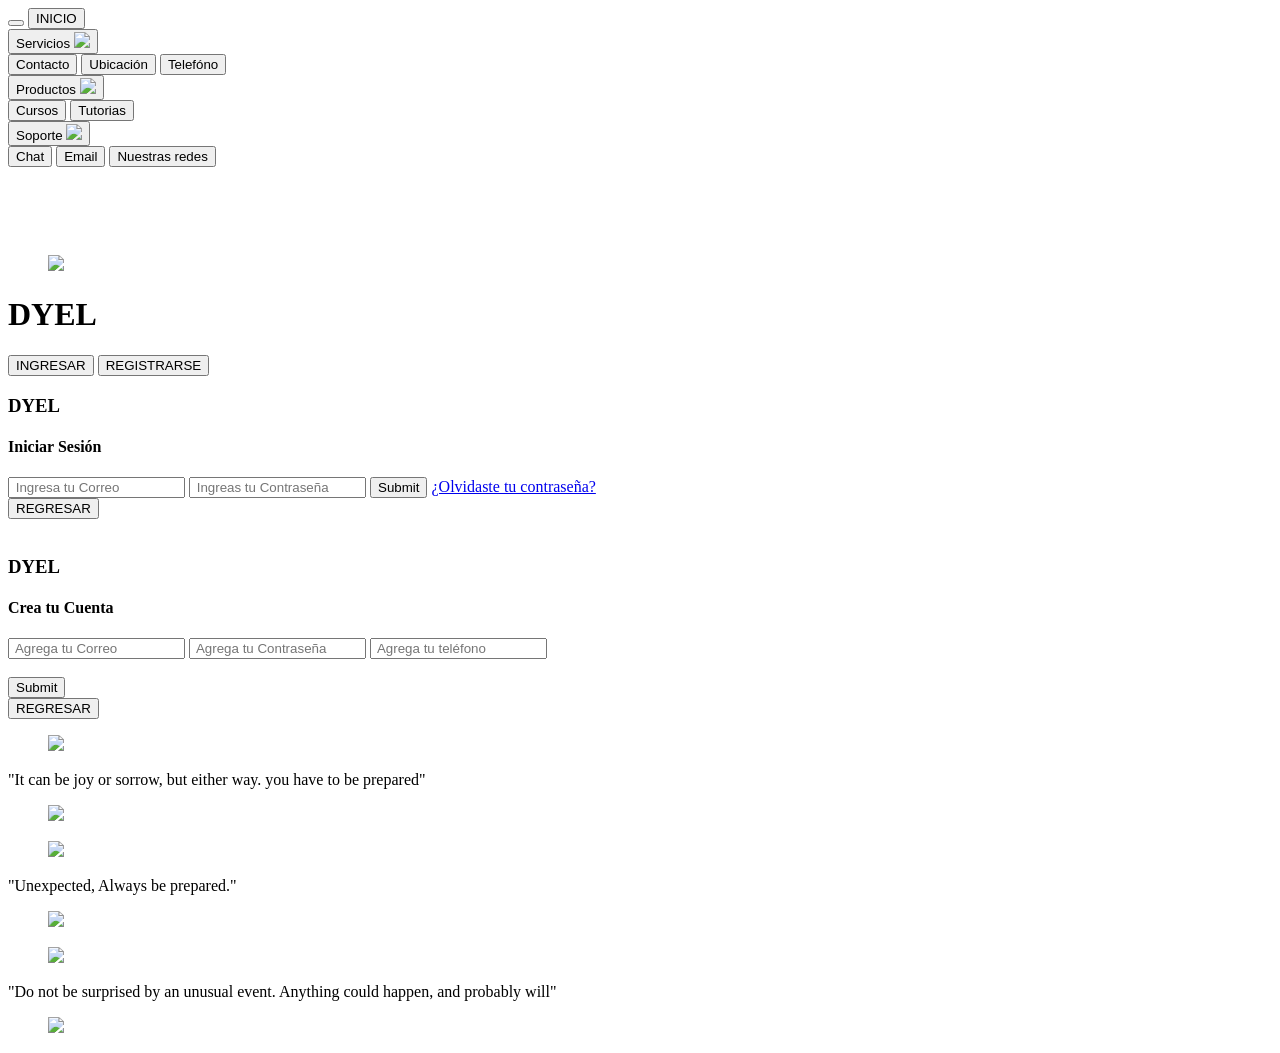
==== index.html @ 12bc1872 "Feat favicon" ====
<!DOCTYPE html>
<html>

<head>
  <meta charset="utf-8">
  <meta name="description" content="Selecciona tus imagenes y crea un portafolio publico para tus amigos">
  <meta name="author" content="Pablo Nieto Perez">
  <meta name="keywords" content="Imagenes, galeria, contenido, favoritos">
  <meta name="viewport"
    content="width=device-width, initial-scale=1.0, user-scalable=no, initial-scale=1.0, maximun-scale=1.0, minumin-scale=1.0">
  <title>Registro</title>
  <link rel="stylesheet" type="text/css" href="estilos.css" />
  <link rel="preconnect" href="https://fonts.googleapis.com" />
  <link rel="preconnect" href="https://fonts.gstatic.com" crossorigin />
  <link href="https://fonts.googleapis.com/css2?family=Poppins:wght@300;400;500&display=swap" rel="stylesheet" />
  <script src="funciones.js"></script>
  <link rel="icon" type="image/x-icon" href="DYEL-Form.png">
</head>

<body>
  <nav class="navbar">
    <button onclick="toggleMenu()" class="burger"></button>
    <button class="button">INICIO</button>
    <div class="dropdowns">
      <div class="dropdown">
        <button class="button">
          Servicios
          <img src="IMG/chevron.svg" />
        </button>
        <div class="dropdown-menu">
          <button>Contacto</button>
          <button>Ubicación</button>
          <button>Telefóno</button>
        </div>
      </div>
      <div class="dropdown">
        <button class="button">
          Productos
          <img src="IMG/chevron.svg" />
        </button>
        <div class="dropdown-menu">
          <button>Cursos</button>
          <button>Tutorias</button>
        </div>
      </div>
      <div class="dropdown">
        <button class="button">
          Soporte
          <img src="IMG/chev.svg" />
        </button>
        <div class="dropdown-menu">
          <button>Chat</button>
          <button>Email</button>
          <button>Nuestras redes</button>
        </div>
      </div>
    </div>
  </nav>
  <section class="DisplaySM">
    <div>
      <img class="img1" src="ICONOS/facebook.svg" alt="">
    </div>
    <div>
      <img class="img1" src="ICONOS/whatsapp.svg" alt="">
    </div>
    <div>
      <img class="img1" src="ICONOS/twitter.svg" alt="">
    </div>
    <div>
      <img class="img1" src="ICONOS/tiktok.svg" alt="">
    </div>
  </section>
  <div class="SpaceBetween"></div>
  <div class="parent-div">
    <div class="content-contenedor-iniciar">
      <figure><img class="reductionIMG1" onclick="IMGbig();" src="IMG/BUHO.jpg"></figure>
      <h1 class="title">DYEL</h1>
      <section class="placing">
        <button class="buttons" onclick="toggleModalIngresar();" type="button">INGRESAR</button>
        <button class="buttons" onclick="toggleModalRegistrar();" type="button">REGISTRARSE</button>
      </section>
    </div>
    <div class="content-div">
      <hgroup>
        <h3>DYEL</h3>
        <h4>Iniciar Sesión</h4>
      </hgroup>
      <form class="form-information">
        <input type="Email" name="email" placeholder=" Ingresa tu Correo" maxlength="15" required>
        <input type="password" name="password" placeholder=" Ingreas tu Contraseña" maxlength="15" required>
        <input type="submit" name="enviar">
        <a href="#">¿Olvidaste tu contraseña?</a>
      </form>
      <section class="place-regresar">
        <button class="button-regresar" onmouseover="delineText();" onclick="toggleModalIngresar();"
          type="button">REGRESAR</button>
      </section>
    </div>
    <div class="content2-div">
      <br>
      <form>
        <hgroup>
          <h3>DYEL</h3>
          <h4>Crea tu Cuenta</h4>
        </hgroup>
        <form class="form-information">
          <input type="Email" name="email" placeholder=" Agrega tu Correo" maxlength="15" required>
          <input type="password" name="password" placeholder=" Agrega tu Contraseña" maxlength="15" required>
          <input type="tel" name="Telefóno" placeholder=" Agrega tu teléfono" maxlength="9" required><br><br>
          <input type="submit" name="enviar">
        </form>
        <section class="place-regresar">
          <button class="button-regresar" onmouseover="delineText();" onclick="toggleModalRegistrar();"
            type="button">REGRESAR</button>
        </section>
    </div>
  </div>
  <div class="SpaceBetween"></div>
  <div class="Cont-imgs">
    <div>
      <figure class="Positions-first" onclick="toggleModalExpandir();"><img class="reductionContent Hover"
          src="IMG/1.jpg"></figure>
      <figcaption>"It can be joy or sorrow, but either way. you have to be prepared"</figcaption>
    </div>
  </div>
  <div class="Cont-imgs2">
    <div>
      <figure onclick="toggleModalExpandir();" class="Positions-second"><img class="reductionContent " src="IMG/3.jpg">
      </figure>
    </div>
  </div>
  <div class="Cont-imgs3">
    <div>
      <figure class="Positions-first2" onclick="toggleModalExpandir2();"><img class="reductionContent Hover"
          src="IMG/4.jpg"></figure>
      <figcaption>"Unexpected, Always be prepared."</figcaption>
    </div>
  </div>
  <div class="Cont-imgs4">
    <div>
      <figure onclick="toggleModalExpandir2();" class="Positions-second2"><img class="reductionContent "
          src="IMG/5.jpg"></figure>
    </div>
  </div>
  <div class="Cont-imgs4">
    <div>
      <figure class="Positions-first3" onclick="toggleModalExpandir3();"><img class="reductionContent Hover"
          src="IMG/6.jpg"></figure>
      <figcaption>"Do not be surprised by an unusual event. Anything could happen, and probably will"</figcaption>
    </div>
  </div>
  <div class="Cont-imgs5">
    <div>
      <figure onclick="toggleModalExpandir3();" class="Positions-second3"><img class="reductionContent" src="IMG/1.jpg">
      </figure>
    </div>
  </div>
  <script type="text/javascript">
    const toggleModalIngresar = () => document.body.classList.toggle("open");
    const toggleModalRegistrar = () => document.body.classList.toggle("openRe")
    const delineText = () => document.body.classList.toggle("Deline")
    const IMGbig = () => document.body.classList.toggle("IMGbig")
    const toggleModalExpandir = () => document.body.classList.toggle("open01");
    const toggleModalExpandir2 = () => document.body.classList.toggle("open2");
    const toggleModalExpandir3 = () => document.body.classList.toggle("open3");
    const toggleMenu = () => document.body.classList.toggle("openNav");
  </script>
</body>

</html>
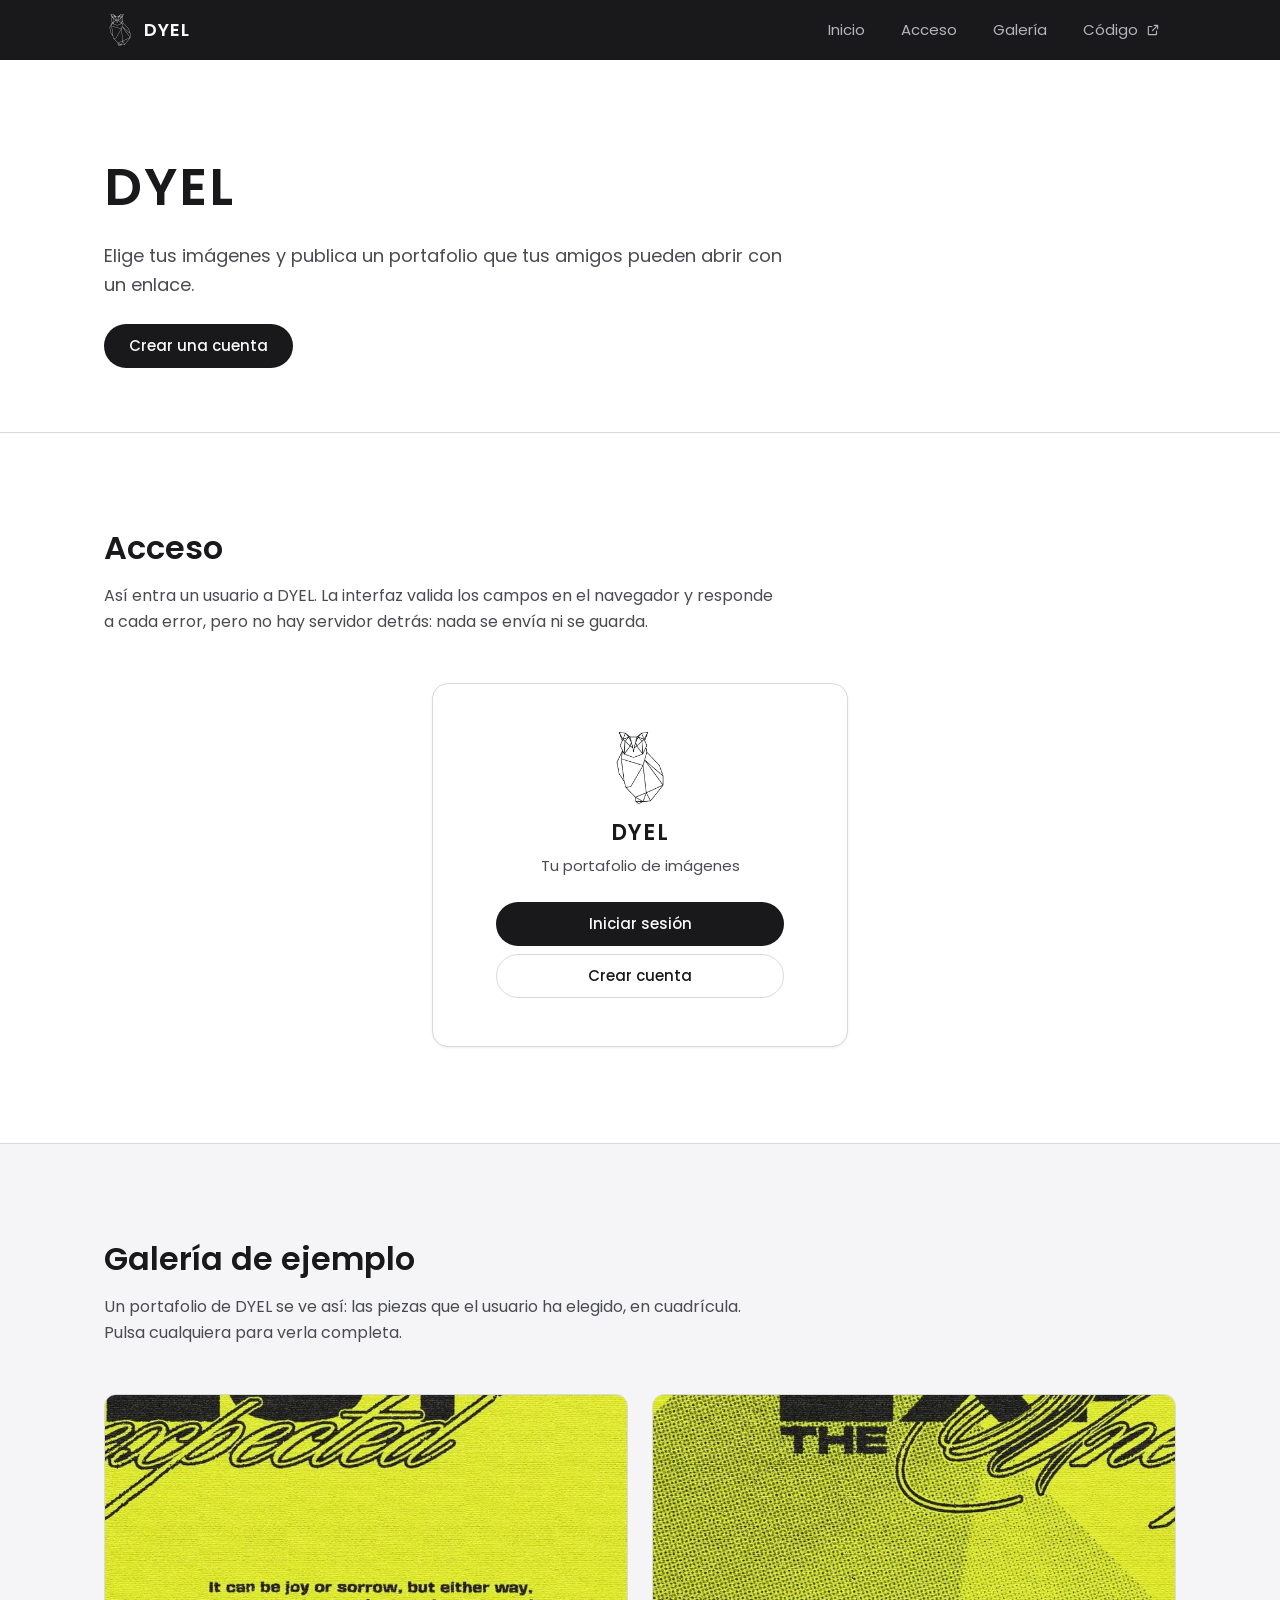
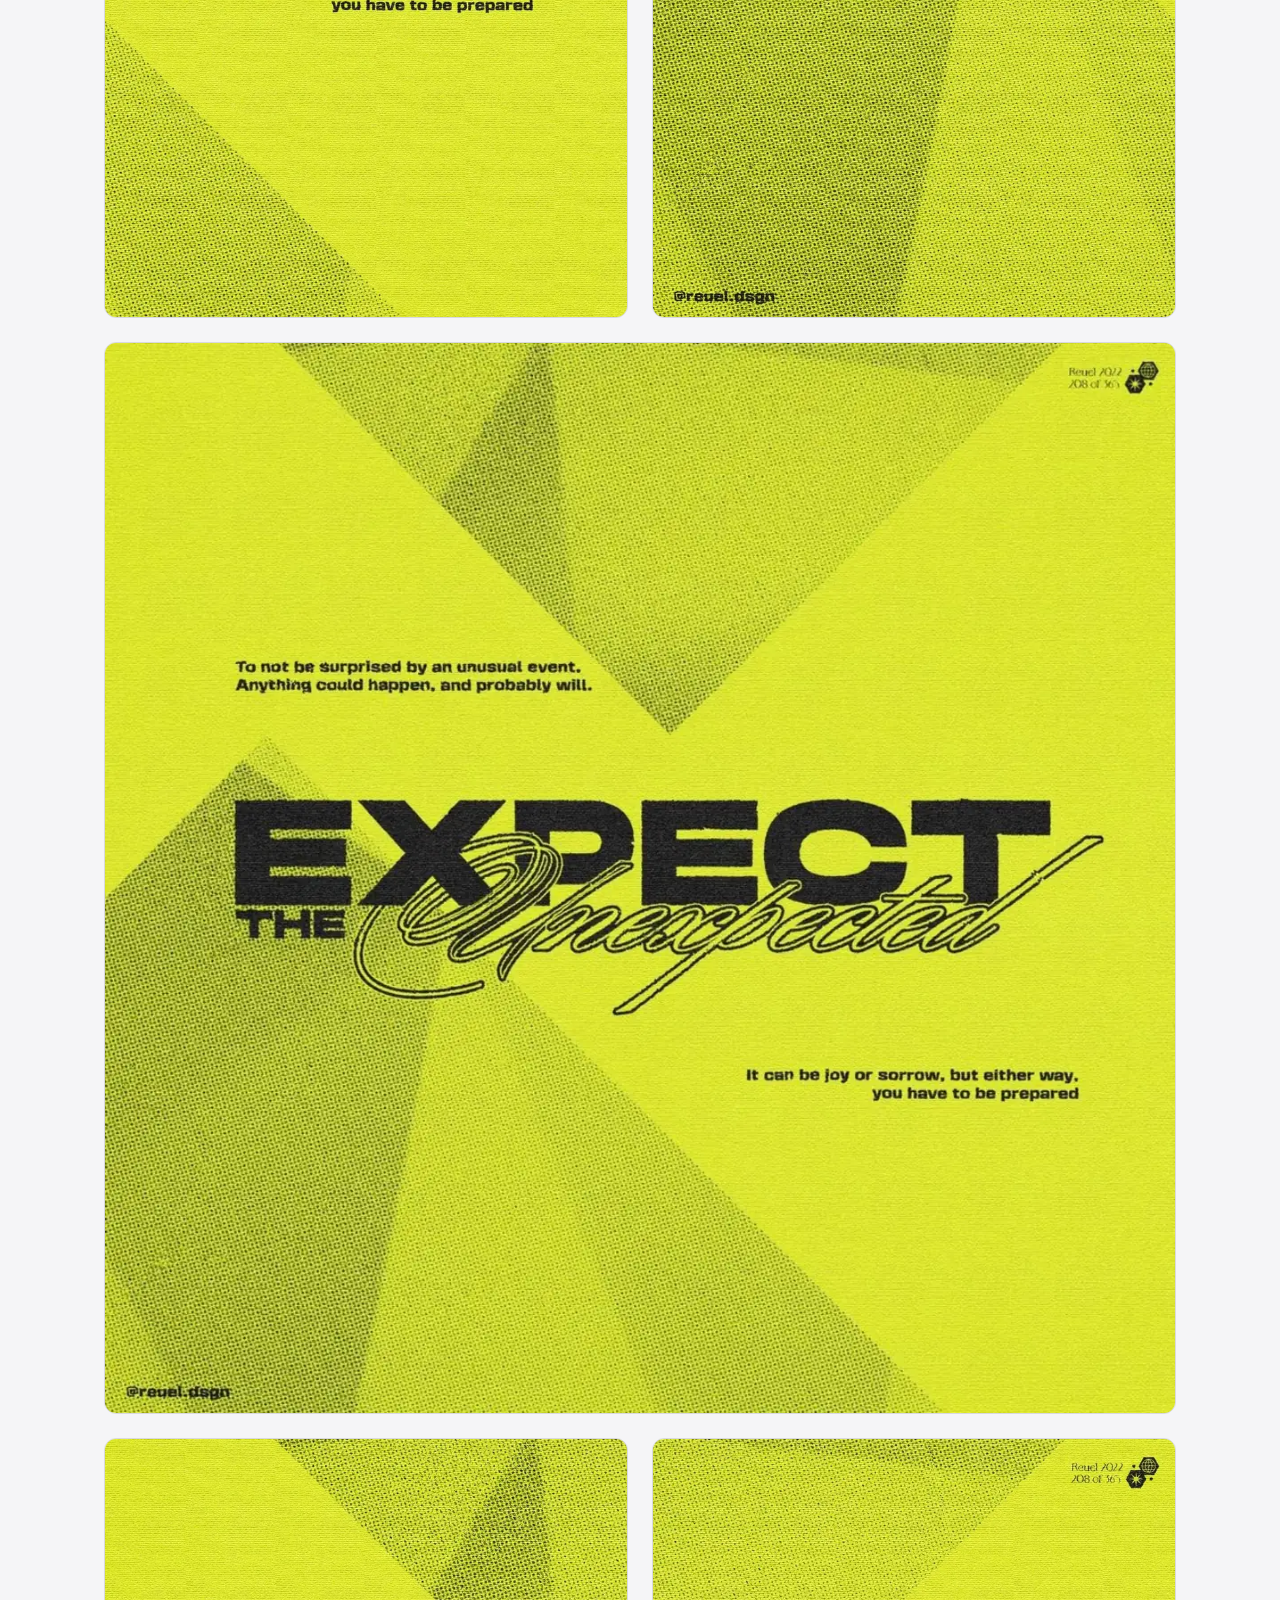
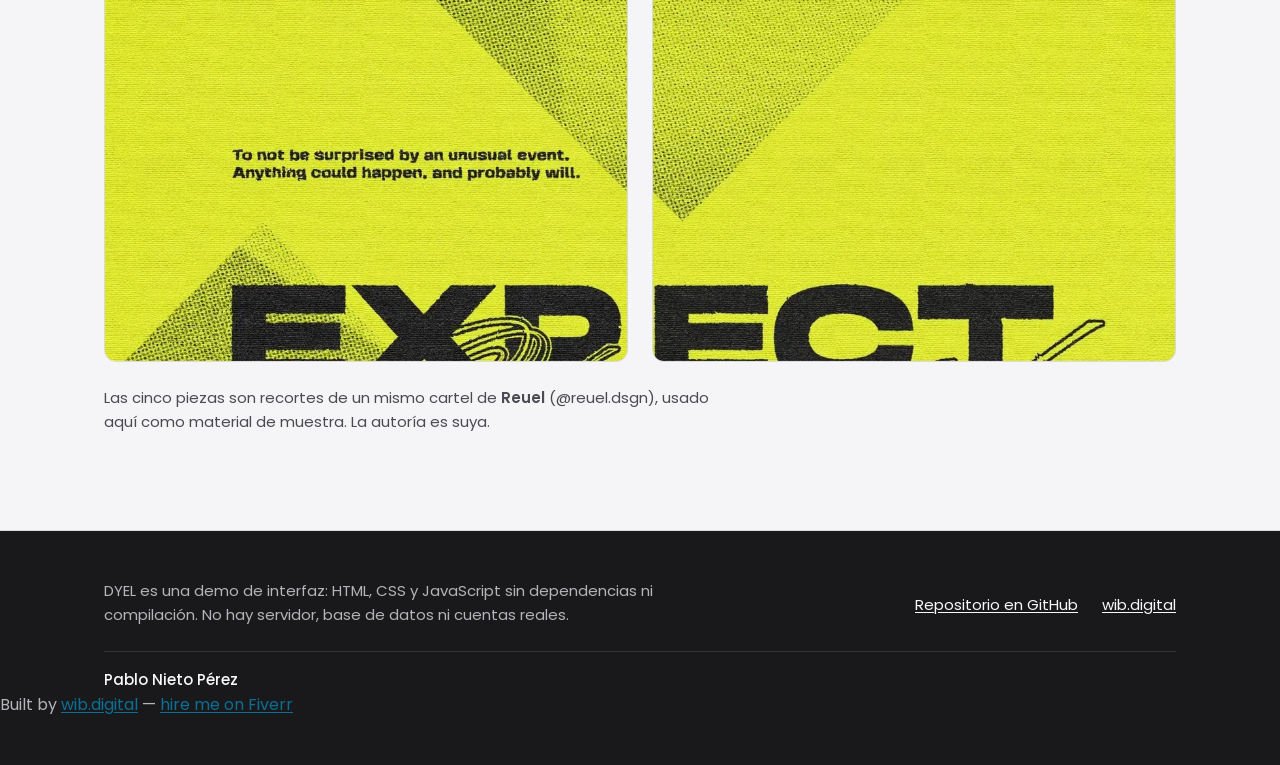
==== commit 96c1e199: "Publish rebuilt site with hire-me block, footer credit and Person JSON-LD Co-Authored-By: Claude Opu" ====
--- a/index.html
+++ b/index.html
@@ -1,170 +1,301 @@
 <!DOCTYPE html>
-<html>
+<html lang="es">
 
 <head>
   <meta charset="utf-8">
-  <meta name="description" content="Selecciona tus imagenes y crea un portafolio publico para tus amigos">
-  <meta name="author" content="Pablo Nieto Perez">
-  <meta name="keywords" content="Imagenes, galeria, contenido, favoritos">
-  <meta name="viewport"
-    content="width=device-width, initial-scale=1.0, user-scalable=no, initial-scale=1.0, maximun-scale=1.0, minumin-scale=1.0">
-  <title>Registro</title>
-  <link rel="stylesheet" type="text/css" href="estilos.css" />
-  <link rel="preconnect" href="https://fonts.googleapis.com" />
-  <link rel="preconnect" href="https://fonts.gstatic.com" crossorigin />
-  <link href="https://fonts.googleapis.com/css2?family=Poppins:wght@300;400;500&display=swap" rel="stylesheet" />
-  <script src="funciones.js"></script>
-  <link rel="icon" type="image/x-icon" href="DYEL-Form.png">
+  <meta name="viewport" content="width=device-width, initial-scale=1">
+  <!-- Built by Pablo Nieto Pérez — wib.digital
+       Need changes or a new build? https://www.fiverr.com/pablonietop -->
+  <meta name="author" content="Pablo Nieto Pérez — wib.digital">
+  <link rel="author" href="https://www.fiverr.com/pablonietop">
+
+  <title>DYEL — Crea un portafolio público con tus imágenes</title>
+  <meta name="description"
+    content="DYEL es una pantalla de acceso y registro para un portafolio público de imágenes. Demo de interfaz en HTML, CSS y JavaScript, sin dependencias ni compilación.">
+
+  <link rel="canonical" href="https://dyelform.wib.digital/">
+
+  <meta property="og:type" content="website">
+  <meta property="og:url" content="https://dyelform.wib.digital/">
+  <meta property="og:title" content="DYEL — Crea un portafolio público con tus imágenes">
+  <meta property="og:description"
+    content="Pantalla de acceso y registro para un portafolio público de imágenes. Demo de interfaz en HTML, CSS y JavaScript.">
+  <meta property="og:image" content="https://dyelform.wib.digital/assets/img/logo/og-dyel-form.png">
+  <meta property="og:image:width" content="1200">
+  <meta property="og:image:height" content="630">
+  <meta property="og:locale" content="es_ES">
+
+  <link rel="icon" type="image/png" sizes="32x32" href="assets/img/logo/favicon-32.png">
+  <link rel="apple-touch-icon" href="assets/img/logo/apple-touch-icon.png">
+
+  <link rel="preconnect" href="https://fonts.googleapis.com">
+  <link rel="preconnect" href="https://fonts.gstatic.com" crossorigin>
+  <link
+    href="https://fonts.googleapis.com/css2?family=Poppins:wght@400;500;600&display=swap"
+    rel="stylesheet">
+
+  <link rel="stylesheet" href="assets/css/base.css">
+  <link rel="stylesheet" href="assets/css/layout.css">
+  <link rel="stylesheet" href="assets/css/components.css">
+
+  <script defer src="assets/js/modules/nav.js"></script>
+  <script defer src="assets/js/modules/auth.js"></script>
+  <script defer src="assets/js/modules/gallery.js"></script>
+  <script defer src="assets/js/main.js"></script>
+  <script type="application/ld+json">
+  {
+    "@context": "https://schema.org",
+    "@type": "Person",
+    "name": "Pablo Nieto Pérez",
+    "url": "https://wib.digital",
+    "jobTitle": "Web Designer and Developer",
+    "sameAs": [
+      "https://www.fiverr.com/pablonietop",
+      "https://www.linkedin.com/in/pablo-nieto-perez-39a530292"
+    ]
+  }
+  </script>
 </head>
 
 <body>
-  <nav class="navbar">
-    <button onclick="toggleMenu()" class="burger"></button>
-    <button class="button">INICIO</button>
-    <div class="dropdowns">
-      <div class="dropdown">
-        <button class="button">
-          Servicios
-          <img src="IMG/chevron.svg" />
-        </button>
-        <div class="dropdown-menu">
-          <button>Contacto</button>
-          <button>Ubicación</button>
-          <button>Telefóno</button>
+  <a class="skip-link" href="#contenido">Saltar al contenido</a>
+
+  <header class="site-header">
+    <div class="container site-header__inner">
+      <a class="brand" href="#inicio">
+        <img class="brand__mark" src="assets/img/logo/buho-geometrico.webp"
+          alt="Búho geométrico trazado con líneas rectas, marca de DYEL" width="32" height="32">
+        <span class="brand__name">DYEL</span>
+      </a>
+
+      <button class="burger" type="button" id="burger" aria-controls="menu-principal" aria-expanded="false">
+        <span class="burger__label">Menú</span>
+        <svg class="burger__icon burger__icon--open" viewBox="0 0 24 24" aria-hidden="true" focusable="false">
+          <path d="M3 6h18M3 12h18M3 18h18" />
+        </svg>
+        <svg class="burger__icon burger__icon--close" viewBox="0 0 24 24" aria-hidden="true" focusable="false">
+          <path d="M5 5l14 14M19 5L5 19" />
+        </svg>
+      </button>
+
+      <nav class="site-nav" id="menu-principal" aria-label="Navegación principal">
+        <ul class="site-nav__list">
+          <li><a class="site-nav__link" href="#inicio">Inicio</a></li>
+          <li><a class="site-nav__link" href="#acceso">Acceso</a></li>
+          <li><a class="site-nav__link" href="#galeria">Galería</a></li>
+          <li>
+            <a class="site-nav__link" href="https://github.com/pabloWIB/DYEL-Form" rel="noopener">
+              Código
+              <svg class="icon-external" viewBox="0 0 24 24" aria-hidden="true" focusable="false">
+                <path d="M14 4h6v6M20 4l-9 9M18 14v5a1 1 0 0 1-1 1H5a1 1 0 0 1-1-1V7a1 1 0 0 1 1-1h5" />
+              </svg>
+            </a>
+          </li>
+        </ul>
+      </nav>
+    </div>
+  </header>
+
+  <div class="scrim" id="scrim" hidden></div>
+
+  <main id="contenido">
+    <section class="hero" id="inicio">
+      <div class="container hero__inner">
+        <h1 class="hero__title">DYEL</h1>
+        <p class="hero__lead">
+          Elige tus imágenes y publica un portafolio que tus amigos pueden abrir con un enlace.
+        </p>
+        <a class="btn btn--primary" href="#acceso">Crear una cuenta</a>
+      </div>
+    </section>
+
+    <section class="section" id="acceso" aria-labelledby="acceso-titulo">
+      <div class="container">
+        <h2 class="section__title" id="acceso-titulo">Acceso</h2>
+        <p class="section__lead">
+          Así entra un usuario a DYEL. La interfaz valida los campos en el navegador y responde a cada
+          error, pero no hay servidor detrás: nada se envía ni se guarda.
+        </p>
+
+        <div class="auth" id="auth" data-panel="portada">
+
+          <div class="auth__panel" data-auth-panel="portada">
+            <img class="auth__mark" src="assets/img/logo/buho-geometrico.webp"
+              alt="Búho geométrico trazado con líneas rectas, marca de DYEL" width="72" height="72">
+            <h3 class="auth__title">DYEL</h3>
+            <p class="auth__subtitle">Tu portafolio de imágenes</p>
+            <div class="auth__actions">
+              <button class="btn btn--primary" type="button" data-auth-go="ingresar">Iniciar sesión</button>
+              <button class="btn btn--ghost" type="button" data-auth-go="registrar">Crear cuenta</button>
+            </div>
+          </div>
+
+          <div class="auth__panel" data-auth-panel="ingresar">
+            <h3 class="auth__title">Iniciar sesión</h3>
+            <p class="auth__subtitle">Entra con tu correo</p>
+
+            <form class="form" id="form-ingresar" novalidate>
+              <div class="field">
+                <label class="field__label" for="ingresar-email">Correo electrónico</label>
+                <input class="field__input" id="ingresar-email" name="email" type="email"
+                  autocomplete="email" required aria-describedby="ingresar-email-error">
+                <p class="field__error" id="ingresar-email-error" data-error-for="ingresar-email"></p>
+              </div>
+
+              <div class="field">
+                <label class="field__label" for="ingresar-password">Contraseña</label>
+                <input class="field__input" id="ingresar-password" name="password" type="password"
+                  autocomplete="current-password" minlength="8" required
+                  aria-describedby="ingresar-password-error">
+                <p class="field__error" id="ingresar-password-error" data-error-for="ingresar-password"></p>
+              </div>
+
+              <button class="btn btn--primary btn--block" type="submit">Entrar</button>
+              <p class="form__status" data-form-status role="status" aria-live="polite"></p>
+            </form>
+
+            <button class="auth__back" type="button" data-auth-go="portada">Volver</button>
+          </div>
+
+          <div class="auth__panel" data-auth-panel="registrar">
+            <h3 class="auth__title">Crear cuenta</h3>
+            <p class="auth__subtitle">Necesitamos tres datos</p>
+
+            <form class="form" id="form-registrar" novalidate>
+              <div class="field">
+                <label class="field__label" for="registrar-email">Correo electrónico</label>
+                <input class="field__input" id="registrar-email" name="email" type="email"
+                  autocomplete="email" required aria-describedby="registrar-email-error">
+                <p class="field__error" id="registrar-email-error" data-error-for="registrar-email"></p>
+              </div>
+
+              <div class="field">
+                <label class="field__label" for="registrar-password">Contraseña</label>
+                <input class="field__input" id="registrar-password" name="password" type="password"
+                  autocomplete="new-password" minlength="8" required
+                  aria-describedby="registrar-password-hint registrar-password-error">
+                <p class="field__hint" id="registrar-password-hint">Mínimo 8 caracteres.</p>
+                <p class="field__error" id="registrar-password-error" data-error-for="registrar-password"></p>
+              </div>
+
+              <div class="field">
+                <label class="field__label" for="registrar-telefono">Teléfono</label>
+                <input class="field__input" id="registrar-telefono" name="telefono" type="tel"
+                  autocomplete="tel" inputmode="tel" required
+                  aria-describedby="registrar-telefono-hint registrar-telefono-error">
+                <p class="field__hint" id="registrar-telefono-hint">Entre 9 y 15 dígitos.</p>
+                <p class="field__error" id="registrar-telefono-error" data-error-for="registrar-telefono"></p>
+              </div>
+
+              <button class="btn btn--primary btn--block" type="submit">Crear cuenta</button>
+              <p class="form__status" data-form-status role="status" aria-live="polite"></p>
+            </form>
+
+            <button class="auth__back" type="button" data-auth-go="portada">Volver</button>
+          </div>
+
         </div>
       </div>
-      <div class="dropdown">
-        <button class="button">
-          Productos
-          <img src="IMG/chevron.svg" />
-        </button>
-        <div class="dropdown-menu">
-          <button>Cursos</button>
-          <button>Tutorias</button>
-        </div>
+    </section>
+
+    <section class="section section--alt" id="galeria" aria-labelledby="galeria-titulo">
+      <div class="container">
+        <h2 class="section__title" id="galeria-titulo">Galería de ejemplo</h2>
+        <p class="section__lead">
+          Un portafolio de DYEL se ve así: las piezas que el usuario ha elegido, en cuadrícula.
+          Pulsa cualquiera para verla completa.
+        </p>
+
+        <ul class="gallery">
+          <li class="gallery__item">
+            <button class="gallery__trigger" type="button"
+              data-full="assets/img/content/detalle-joy-or-sorrow.webp"
+              data-caption="«It can be joy or sorrow, but either way, you have to be prepared»">
+              <img class="gallery__img" src="assets/img/content/detalle-joy-or-sorrow.webp"
+                alt="Detalle de un cartel amarillo ácido con la frase «It can be joy or sorrow, but either way, you have to be prepared» en tipografía negra"
+                width="800" height="800" loading="lazy" decoding="async">
+            </button>
+          </li>
+
+          <li class="gallery__item">
+            <button class="gallery__trigger" type="button"
+              data-full="assets/img/content/detalle-the-unexpected.webp"
+              data-caption="Detalle de la palabra «Unexpected» y la firma del autor">
+              <img class="gallery__img" src="assets/img/content/detalle-the-unexpected.webp"
+                alt="Detalle del cartel con la palabra «THE» y una firma manuscrita sobre fondo amarillo ácido texturizado"
+                width="800" height="800" loading="lazy" decoding="async">
+            </button>
+          </li>
+
+          <li class="gallery__item gallery__item--wide">
+            <button class="gallery__trigger" type="button"
+              data-full="assets/img/content/cartel-expect-the-unexpected.webp"
+              data-caption="Cartel completo «Expect the Unexpected», Reuel 2022, pieza 208 de 365">
+              <img class="gallery__img" src="assets/img/content/cartel-expect-the-unexpected.webp"
+                alt="Cartel completo con el lema «Expect the Unexpected» en letras negras compactas sobre fondo amarillo ácido"
+                width="1200" height="1200" loading="lazy" decoding="async">
+            </button>
+          </li>
+
+          <li class="gallery__item">
+            <button class="gallery__trigger" type="button"
+              data-full="assets/img/content/detalle-unusual-event.webp"
+              data-caption="«To not be surprised by an unusual event. Anything could happen, and probably will.»">
+              <img class="gallery__img" src="assets/img/content/detalle-unusual-event.webp"
+                alt="Detalle del cartel con la frase «To not be surprised by an unusual event. Anything could happen, and probably will.»"
+                width="800" height="800" loading="lazy" decoding="async">
+            </button>
+          </li>
+
+          <li class="gallery__item">
+            <button class="gallery__trigger" type="button"
+              data-full="assets/img/content/detalle-sello-reuel.webp"
+              data-caption="Sello de la serie: Reuel 2022, pieza 208 de 365">
+              <img class="gallery__img" src="assets/img/content/detalle-sello-reuel.webp"
+                alt="Esquina del cartel con el sello «Reuel 2022, 208 of 365» junto a las letras ECT"
+                width="800" height="800" loading="lazy" decoding="async">
+            </button>
+          </li>
+        </ul>
+
+        <p class="credit">
+          Las cinco piezas son recortes de un mismo cartel de <strong>Reuel</strong> (@reuel.dsgn),
+          usado aquí como material de muestra. La autoría es suya.
+        </p>
       </div>
-      <div class="dropdown">
-        <button class="button">
-          Soporte
-          <img src="IMG/chev.svg" />
-        </button>
-        <div class="dropdown-menu">
-          <button>Chat</button>
-          <button>Email</button>
-          <button>Nuestras redes</button>
-        </div>
-      </div>
+    </section>
+  </main>
+
+  <footer class="site-footer">
+    <div class="container site-footer__inner">
+      <p class="site-footer__note">
+        DYEL es una demo de interfaz: HTML, CSS y JavaScript sin dependencias ni compilación.
+        No hay servidor, base de datos ni cuentas reales.
+      </p>
+      <ul class="site-footer__links">
+        <li><a href="https://github.com/pabloWIB/DYEL-Form" rel="noopener">Repositorio en GitHub</a></li>
+        <li><a href="https://wib.digital" rel="noopener">wib.digital</a></li>
+      </ul>
+      <p class="site-footer__author">Pablo Nieto Pérez</p>
     </div>
-  </nav>
-  <section class="DisplaySM">
-    <div>
-      <img class="img1" src="ICONOS/facebook.svg" alt="">
-    </div>
-    <div>
-      <img class="img1" src="ICONOS/whatsapp.svg" alt="">
-    </div>
-    <div>
-      <img class="img1" src="ICONOS/twitter.svg" alt="">
-    </div>
-    <div>
-      <img class="img1" src="ICONOS/tiktok.svg" alt="">
-    </div>
-  </section>
-  <div class="SpaceBetween"></div>
-  <div class="parent-div">
-    <div class="content-contenedor-iniciar">
-      <figure><img class="reductionIMG1" onclick="IMGbig();" src="IMG/BUHO.jpg"></figure>
-      <h1 class="title">DYEL</h1>
-      <section class="placing">
-        <button class="buttons" onclick="toggleModalIngresar();" type="button">INGRESAR</button>
-        <button class="buttons" onclick="toggleModalRegistrar();" type="button">REGISTRARSE</button>
-      </section>
-    </div>
-    <div class="content-div">
-      <hgroup>
-        <h3>DYEL</h3>
-        <h4>Iniciar Sesión</h4>
-      </hgroup>
-      <form class="form-information">
-        <input type="Email" name="email" placeholder=" Ingresa tu Correo" maxlength="15" required>
-        <input type="password" name="password" placeholder=" Ingreas tu Contraseña" maxlength="15" required>
-        <input type="submit" name="enviar">
-        <a href="#">¿Olvidaste tu contraseña?</a>
-      </form>
-      <section class="place-regresar">
-        <button class="button-regresar" onmouseover="delineText();" onclick="toggleModalIngresar();"
-          type="button">REGRESAR</button>
-      </section>
-    </div>
-    <div class="content2-div">
-      <br>
-      <form>
-        <hgroup>
-          <h3>DYEL</h3>
-          <h4>Crea tu Cuenta</h4>
-        </hgroup>
-        <form class="form-information">
-          <input type="Email" name="email" placeholder=" Agrega tu Correo" maxlength="15" required>
-          <input type="password" name="password" placeholder=" Agrega tu Contraseña" maxlength="15" required>
-          <input type="tel" name="Telefóno" placeholder=" Agrega tu teléfono" maxlength="9" required><br><br>
-          <input type="submit" name="enviar">
-        </form>
-        <section class="place-regresar">
-          <button class="button-regresar" onmouseover="delineText();" onclick="toggleModalRegistrar();"
-            type="button">REGRESAR</button>
-        </section>
-    </div>
-  </div>
-  <div class="SpaceBetween"></div>
-  <div class="Cont-imgs">
-    <div>
-      <figure class="Positions-first" onclick="toggleModalExpandir();"><img class="reductionContent Hover"
-          src="IMG/1.jpg"></figure>
-      <figcaption>"It can be joy or sorrow, but either way. you have to be prepared"</figcaption>
-    </div>
-  </div>
-  <div class="Cont-imgs2">
-    <div>
-      <figure onclick="toggleModalExpandir();" class="Positions-second"><img class="reductionContent " src="IMG/3.jpg">
-      </figure>
-    </div>
-  </div>
-  <div class="Cont-imgs3">
-    <div>
-      <figure class="Positions-first2" onclick="toggleModalExpandir2();"><img class="reductionContent Hover"
-          src="IMG/4.jpg"></figure>
-      <figcaption>"Unexpected, Always be prepared."</figcaption>
-    </div>
-  </div>
-  <div class="Cont-imgs4">
-    <div>
-      <figure onclick="toggleModalExpandir2();" class="Positions-second2"><img class="reductionContent "
-          src="IMG/5.jpg"></figure>
-    </div>
-  </div>
-  <div class="Cont-imgs4">
-    <div>
-      <figure class="Positions-first3" onclick="toggleModalExpandir3();"><img class="reductionContent Hover"
-          src="IMG/6.jpg"></figure>
-      <figcaption>"Do not be surprised by an unusual event. Anything could happen, and probably will"</figcaption>
-    </div>
-  </div>
-  <div class="Cont-imgs5">
-    <div>
-      <figure onclick="toggleModalExpandir3();" class="Positions-second3"><img class="reductionContent" src="IMG/1.jpg">
-      </figure>
-    </div>
-  </div>
-  <script type="text/javascript">
-    const toggleModalIngresar = () => document.body.classList.toggle("open");
-    const toggleModalRegistrar = () => document.body.classList.toggle("openRe")
-    const delineText = () => document.body.classList.toggle("Deline")
-    const IMGbig = () => document.body.classList.toggle("IMGbig")
-    const toggleModalExpandir = () => document.body.classList.toggle("open01");
-    const toggleModalExpandir2 = () => document.body.classList.toggle("open2");
-    const toggleModalExpandir3 = () => document.body.classList.toggle("open3");
-    const toggleMenu = () => document.body.classList.toggle("openNav");
-  </script>
+    <p class="site-credit">
+      Built by <a href="https://wib.digital" rel="noopener">wib.digital</a> —
+      <a href="https://www.fiverr.com/pablonietop" rel="noopener">hire me on Fiverr</a>
+    </p>
+  </footer>
+
+  <dialog class="lightbox" id="lightbox" aria-labelledby="lightbox-caption">
+    <figure class="lightbox__figure">
+      <img class="lightbox__img" id="lightbox-img" src="assets/img/content/cartel-expect-the-unexpected.webp"
+        alt="" width="1200" height="1200" loading="lazy" decoding="async">
+      <figcaption class="lightbox__caption" id="lightbox-caption"></figcaption>
+    </figure>
+    <button class="lightbox__close" type="button" id="lightbox-close" aria-label="Cerrar la imagen">
+      <svg viewBox="0 0 24 24" aria-hidden="true" focusable="false">
+        <path d="M5 5l14 14M19 5L5 19" />
+      </svg>
+    </button>
+  </dialog>
 </body>
 
-</html>+</html>
--- a/assets/css/base.css
+++ b/assets/css/base.css
@@ -0,0 +1,235 @@
+/* ==========================================================================
+   base.css — variables, reset, tipografía, utilidades
+   ========================================================================== */
+
+/* --------------------------------------------------------------------------
+   Variables
+   -------------------------------------------------------------------------- */
+
+:root {
+  /* Color. Derivado de lo que el proyecto ya usaba: el #19191c de la barra de
+     navegación original y el azul del logotipo (#2bb5ec, muestreado del PNG).
+     Los azules de texto se han oscurecido hasta superar 4.5:1 sobre blanco. */
+  --color-ink: #19191c;
+  --color-ink-deep: #0d0d0e;
+  --color-ink-soft: #4a4a52;
+  --color-surface: #ffffff;
+  --color-surface-alt: #f5f5f7;
+  --color-line: #d9d9de;
+  --color-on-ink: #f9f9f9;
+  --color-on-ink-soft: #b4b4b9;
+
+  --color-brand: #2bb5ec;
+  --color-brand-ink: #0b6f96;
+  --color-brand-deep: #095e80;
+
+  --color-danger: #b3261e;
+  --color-success: #146c2e;
+
+  /* Espaciado: 4 / 8 / 16 / 24 / 32 / 48 / 64 / 96 */
+  --space-1: 0.25rem;
+  --space-2: 0.5rem;
+  --space-3: 1rem;
+  --space-4: 1.5rem;
+  --space-5: 2rem;
+  --space-6: 3rem;
+  --space-7: 4rem;
+  --space-8: 6rem;
+
+  /* Tipografía. Una sola familia. */
+  --font-sans: "Poppins", system-ui, -apple-system, "Segoe UI", sans-serif;
+
+  --text-xs: 0.8125rem;
+  --text-sm: 0.9375rem;
+  --text-base: 1rem;
+  --text-lg: 1.125rem;
+  --text-xl: 1.375rem;
+  --text-2xl: 1.75rem;
+  --text-3xl: 2.5rem;
+
+  --leading-tight: 1.2;
+  --leading-normal: 1.6;
+
+  /* Ancho de línea cómodo: 60-75 caracteres */
+  --measure: 68ch;
+
+  --radius-sm: 0.5rem;
+  --radius-md: 0.75rem;
+  --radius-lg: 1rem;
+  --radius-full: 999px;
+
+  --shadow-sm: 0 1px 2px rgb(25 25 28 / 8%);
+  --shadow-md: 0 4px 16px rgb(25 25 28 / 10%);
+
+  --duration: 180ms;
+  --transition: var(--duration) ease;
+
+  --header-height: 3.75rem;
+  --focus-width: 3px;
+}
+
+/* --------------------------------------------------------------------------
+   Reset
+   -------------------------------------------------------------------------- */
+
+*,
+*::before,
+*::after {
+  box-sizing: border-box;
+}
+
+* {
+  margin: 0;
+}
+
+html {
+  scroll-padding-top: calc(var(--header-height) + var(--space-3));
+  -webkit-text-size-adjust: 100%;
+}
+
+body {
+  min-height: 100vh;
+  font-family: var(--font-sans);
+  font-size: var(--text-base);
+  line-height: var(--leading-normal);
+  color: var(--color-ink);
+  background-color: var(--color-surface);
+  -webkit-font-smoothing: antialiased;
+}
+
+img,
+svg {
+  display: block;
+  max-width: 100%;
+}
+
+img {
+  height: auto;
+}
+
+button,
+input,
+select,
+textarea {
+  font: inherit;
+  color: inherit;
+}
+
+button {
+  border: 0;
+  background: transparent;
+  cursor: pointer;
+}
+
+ul,
+ol {
+  padding: 0;
+  list-style: none;
+}
+
+a {
+  color: var(--color-brand-ink);
+  text-decoration-thickness: 1px;
+  text-underline-offset: 2px;
+  transition: color var(--transition);
+}
+
+a:hover {
+  color: var(--color-brand-deep);
+}
+
+/* --------------------------------------------------------------------------
+   Base
+   -------------------------------------------------------------------------- */
+
+h1,
+h2,
+h3,
+h4 {
+  font-weight: 600;
+  line-height: var(--leading-tight);
+  text-wrap: balance;
+}
+
+h1 {
+  font-size: var(--text-3xl);
+}
+
+h2 {
+  font-size: var(--text-2xl);
+}
+
+h3 {
+  font-size: var(--text-xl);
+}
+
+h4 {
+  font-size: var(--text-lg);
+}
+
+p {
+  text-wrap: pretty;
+}
+
+strong {
+  font-weight: 600;
+}
+
+/* Foco visible y homogéneo en todo elemento interactivo. */
+:focus-visible {
+  outline: var(--focus-width) solid var(--color-brand-ink);
+  outline-offset: 2px;
+  border-radius: var(--radius-sm);
+}
+
+/* --------------------------------------------------------------------------
+   Utilidades
+   -------------------------------------------------------------------------- */
+
+.skip-link {
+  position: absolute;
+  top: var(--space-2);
+  left: var(--space-2);
+  z-index: 60;
+  display: inline-flex;
+  align-items: center;
+  min-height: 2.75rem;
+  padding: var(--space-2) var(--space-3);
+  color: var(--color-on-ink);
+  background-color: var(--color-ink);
+  border-radius: var(--radius-sm);
+  text-decoration: none;
+  transform: translateY(-200%);
+  transition: transform var(--transition);
+}
+
+.skip-link:focus-visible {
+  color: var(--color-on-ink);
+  transform: translateY(0);
+}
+
+.measure {
+  max-width: var(--measure);
+}
+
+/* Bloquea el desplazamiento de fondo mientras el menú móvil está abierto. */
+body.is-locked {
+  overflow: hidden;
+}
+
+/* --------------------------------------------------------------------------
+   Media queries
+   -------------------------------------------------------------------------- */
+
+@media (min-width: 768px) {
+  :root {
+    --text-3xl: 3.25rem;
+    --text-2xl: 2rem;
+  }
+}
+
+@media (prefers-reduced-motion: no-preference) {
+  html {
+    scroll-behavior: smooth;
+  }
+}
--- a/assets/css/layout.css
+++ b/assets/css/layout.css
@@ -0,0 +1,364 @@
+/* ==========================================================================
+   layout.css — contenedores, cabecera, secciones, pie
+   ========================================================================== */
+
+/* --------------------------------------------------------------------------
+   Contenedores
+   -------------------------------------------------------------------------- */
+
+.container {
+  width: 100%;
+  max-width: 70rem;
+  margin-inline: auto;
+  padding-inline: var(--space-3);
+}
+
+.container--narrow {
+  max-width: 35rem;
+}
+
+/* --------------------------------------------------------------------------
+   Cabecera
+   -------------------------------------------------------------------------- */
+
+.site-header {
+  position: sticky;
+  top: 0;
+  z-index: 40;
+  color: var(--color-on-ink);
+  background-color: var(--color-ink);
+}
+
+.site-header__inner {
+  display: flex;
+  align-items: center;
+  justify-content: space-between;
+  gap: var(--space-3);
+  min-height: var(--header-height);
+}
+
+.brand {
+  display: flex;
+  align-items: center;
+  gap: var(--space-2);
+  padding-block: var(--space-2);
+  color: var(--color-on-ink);
+  text-decoration: none;
+}
+
+.brand:hover {
+  color: var(--color-on-ink);
+}
+
+/* El búho es negro sobre blanco: se invierte para leerse sobre la barra oscura. */
+.brand__mark {
+  filter: invert(1);
+}
+
+.brand__name {
+  font-size: var(--text-lg);
+  font-weight: 600;
+  letter-spacing: 0.06em;
+}
+
+/* --------------------------------------------------------------------------
+   Menú móvil: cajón lateral
+   -------------------------------------------------------------------------- */
+
+.burger {
+  position: relative;
+  z-index: 50;
+  display: grid;
+  place-items: center;
+  width: 2.75rem;
+  height: 2.75rem;
+  color: var(--color-on-ink);
+  border-radius: var(--radius-sm);
+}
+
+.burger__label {
+  position: absolute;
+  width: 1px;
+  height: 1px;
+  overflow: hidden;
+  clip-path: inset(50%);
+  white-space: nowrap;
+}
+
+.burger__icon {
+  width: 1.5rem;
+  height: 1.5rem;
+  fill: none;
+  stroke: currentColor;
+  stroke-width: 2;
+  stroke-linecap: round;
+}
+
+.burger__icon--close,
+.burger[aria-expanded="true"] .burger__icon--open {
+  display: none;
+}
+
+.burger[aria-expanded="true"] .burger__icon--close {
+  display: block;
+}
+
+.scrim {
+  position: fixed;
+  inset: 0;
+  z-index: 30;
+  background-color: rgb(13 13 14 / 55%);
+}
+
+.scrim[hidden] {
+  display: none;
+}
+
+.site-nav {
+  position: fixed;
+  top: 0;
+  right: 0;
+  bottom: 0;
+  z-index: 45;
+  width: min(18rem, 82vw);
+  padding: calc(var(--header-height) + var(--space-4)) var(--space-4) var(--space-4);
+  background-color: var(--color-ink-deep);
+  translate: 100% 0;
+  visibility: hidden;
+  /* Al cerrar, el cajón sigue visible mientras se desliza y se oculta al final,
+     para que no desaparezca de golpe. */
+  transition: translate var(--transition), visibility 0s linear var(--duration);
+}
+
+body.is-nav-open .site-nav {
+  translate: 0 0;
+  visibility: visible;
+  /* Al abrir, visible desde el primer fotograma: si no, el primer enlace todavía
+     no es enfocable cuando el guion le pasa el foco. */
+  transition: translate var(--transition), visibility 0s linear 0s;
+}
+
+.site-nav__list {
+  display: grid;
+  gap: var(--space-1);
+}
+
+.site-nav__link {
+  display: flex;
+  align-items: center;
+  gap: var(--space-2);
+  min-height: 2.75rem;
+  padding: var(--space-2) var(--space-3);
+  color: var(--color-on-ink-soft);
+  border-radius: var(--radius-sm);
+  text-decoration: none;
+  transition: color var(--transition), background-color var(--transition);
+}
+
+.site-nav__link:hover,
+.site-nav__link:focus-visible {
+  color: var(--color-on-ink);
+  background-color: rgb(249 249 249 / 10%);
+}
+
+.site-nav__link:active {
+  background-color: rgb(249 249 249 / 16%);
+}
+
+.icon-external {
+  width: 0.875rem;
+  height: 0.875rem;
+  fill: none;
+  stroke: currentColor;
+  stroke-width: 2;
+  stroke-linecap: round;
+  stroke-linejoin: round;
+}
+
+/* --------------------------------------------------------------------------
+   Secciones
+   -------------------------------------------------------------------------- */
+
+.hero {
+  padding-block: var(--space-7) var(--space-6);
+  border-bottom: 1px solid var(--color-line);
+}
+
+.hero__inner {
+  display: grid;
+  justify-items: start;
+  gap: var(--space-4);
+}
+
+.hero__title {
+  letter-spacing: 0.04em;
+}
+
+.hero__lead {
+  max-width: var(--measure);
+  font-size: var(--text-lg);
+  color: var(--color-ink-soft);
+}
+
+.section {
+  padding-block: var(--space-7);
+}
+
+.section--alt {
+  background-color: var(--color-surface-alt);
+  border-block: 1px solid var(--color-line);
+}
+
+.section__title {
+  margin-bottom: var(--space-3);
+}
+
+.section__lead {
+  max-width: var(--measure);
+  margin-bottom: var(--space-6);
+  color: var(--color-ink-soft);
+}
+
+/* --------------------------------------------------------------------------
+   Pie
+   -------------------------------------------------------------------------- */
+
+.site-footer {
+  padding-block: var(--space-6);
+  color: var(--color-on-ink-soft);
+  background-color: var(--color-ink);
+}
+
+.site-footer__inner {
+  display: grid;
+  gap: var(--space-4);
+}
+
+.site-footer__note {
+  max-width: var(--measure);
+  font-size: var(--text-sm);
+}
+
+.site-footer__links {
+  display: flex;
+  flex-wrap: wrap;
+  gap: var(--space-2) var(--space-4);
+}
+
+.site-footer__links a {
+  display: inline-flex;
+  align-items: center;
+  min-height: 2.75rem;
+  color: var(--color-on-ink);
+  font-size: var(--text-sm);
+}
+
+.site-footer__links a:hover {
+  color: var(--color-brand);
+}
+
+.site-footer__author {
+  font-size: var(--text-sm);
+  color: var(--color-on-ink);
+  font-weight: 500;
+}
+
+/* --------------------------------------------------------------------------
+   Página 404
+   -------------------------------------------------------------------------- */
+
+.error-page {
+  display: grid;
+  place-items: center;
+  min-height: 100vh;
+  padding-block: var(--space-6);
+}
+
+.error-page__inner {
+  display: grid;
+  justify-items: center;
+  gap: var(--space-3);
+  text-align: center;
+}
+
+.error-page__mark {
+  margin-bottom: var(--space-2);
+}
+
+.error-page__code {
+  font-size: var(--text-sm);
+  font-weight: 600;
+  letter-spacing: 0.18em;
+  color: var(--color-brand-ink);
+}
+
+.error-page__text {
+  max-width: var(--measure);
+  margin-bottom: var(--space-2);
+  color: var(--color-ink-soft);
+}
+
+/* --------------------------------------------------------------------------
+   Media queries
+   -------------------------------------------------------------------------- */
+
+@media (min-width: 768px) {
+  .container {
+    padding-inline: var(--space-4);
+  }
+
+  .burger,
+  .scrim {
+    display: none;
+  }
+
+  .site-nav {
+    position: static;
+    z-index: auto;
+    width: auto;
+    padding: 0;
+    background-color: transparent;
+    translate: 0 0;
+    visibility: visible;
+  }
+
+  .site-nav__list {
+    display: flex;
+    align-items: center;
+    gap: var(--space-1);
+  }
+
+  .site-nav__link {
+    padding-inline: var(--space-3);
+    font-size: var(--text-sm);
+  }
+
+  .hero {
+    padding-block: var(--space-8) var(--space-7);
+  }
+
+  .section {
+    padding-block: var(--space-8);
+  }
+
+  .site-footer__inner {
+    grid-template-columns: 1fr auto;
+    align-items: end;
+  }
+
+  .site-footer__note {
+    grid-row: 1;
+  }
+
+  .site-footer__links {
+    grid-column: 2;
+    grid-row: 1;
+    justify-content: flex-end;
+  }
+
+  .site-footer__author {
+    grid-column: 1 / -1;
+    padding-top: var(--space-3);
+    border-top: 1px solid rgb(249 249 249 / 12%);
+  }
+}
--- a/assets/css/components.css
+++ b/assets/css/components.css
@@ -0,0 +1,372 @@
+/* ==========================================================================
+   components.css — botones, panel de acceso, formularios, galería, lightbox
+   ========================================================================== */
+
+/* --------------------------------------------------------------------------
+   Botones
+   -------------------------------------------------------------------------- */
+
+.btn {
+  display: inline-flex;
+  align-items: center;
+  justify-content: center;
+  gap: var(--space-2);
+  min-height: 2.75rem;
+  padding: var(--space-2) var(--space-4);
+  font-size: var(--text-sm);
+  font-weight: 500;
+  text-align: center;
+  text-decoration: none;
+  border: 1px solid transparent;
+  border-radius: var(--radius-full);
+  cursor: pointer;
+  transition: background-color var(--transition), border-color var(--transition),
+    color var(--transition);
+}
+
+.btn--block {
+  width: 100%;
+}
+
+.btn--primary {
+  color: var(--color-on-ink);
+  background-color: var(--color-ink);
+}
+
+.btn--primary:hover {
+  color: var(--color-on-ink);
+  background-color: var(--color-ink-deep);
+}
+
+.btn--primary:active {
+  background-color: #000000;
+}
+
+.btn--ghost {
+  color: var(--color-ink);
+  background-color: transparent;
+  border-color: var(--color-line);
+}
+
+.btn--ghost:hover {
+  color: var(--color-ink);
+  background-color: var(--color-surface-alt);
+  border-color: var(--color-ink-soft);
+}
+
+.btn--ghost:active {
+  background-color: var(--color-line);
+}
+
+.btn:disabled {
+  cursor: not-allowed;
+  color: var(--color-ink-soft);
+  background-color: var(--color-surface-alt);
+  border-color: var(--color-line);
+}
+
+/* --------------------------------------------------------------------------
+   Panel de acceso
+   -------------------------------------------------------------------------- */
+
+.auth {
+  max-width: 26rem;
+  margin-inline: auto;
+  padding: var(--space-4);
+  background-color: var(--color-surface);
+  border: 1px solid var(--color-line);
+  border-radius: var(--radius-lg);
+  box-shadow: var(--shadow-sm);
+}
+
+/* Un único estado por vez: el panel activo se muestra, el resto no ocupa sitio. */
+.auth__panel {
+  display: none;
+}
+
+.auth[data-panel="portada"] [data-auth-panel="portada"],
+.auth[data-panel="ingresar"] [data-auth-panel="ingresar"],
+.auth[data-panel="registrar"] [data-auth-panel="registrar"] {
+  display: grid;
+  gap: var(--space-3);
+  justify-items: center;
+}
+
+.auth__mark {
+  width: 4.5rem;
+  height: 4.5rem;
+}
+
+.auth__title {
+  letter-spacing: 0.06em;
+}
+
+.auth__subtitle {
+  margin-top: calc(var(--space-2) * -1);
+  font-size: var(--text-sm);
+  color: var(--color-ink-soft);
+}
+
+.auth__actions {
+  display: grid;
+  gap: var(--space-2);
+  width: 100%;
+  max-width: 18rem;
+  margin-top: var(--space-2);
+}
+
+.auth__back {
+  min-height: 2.75rem;
+  padding-inline: var(--space-3);
+  font-size: var(--text-sm);
+  color: var(--color-ink-soft);
+  border-radius: var(--radius-sm);
+  transition: color var(--transition);
+}
+
+.auth__back:hover {
+  color: var(--color-ink);
+  text-decoration: underline;
+  text-underline-offset: 3px;
+}
+
+/* --------------------------------------------------------------------------
+   Formularios
+   -------------------------------------------------------------------------- */
+
+.form {
+  display: grid;
+  gap: var(--space-3);
+  width: 100%;
+  max-width: 20rem;
+  text-align: left;
+}
+
+.field {
+  display: grid;
+  gap: var(--space-1);
+}
+
+.field__label {
+  font-size: var(--text-sm);
+  font-weight: 500;
+}
+
+.field__input {
+  width: 100%;
+  min-height: 2.75rem;
+  padding: var(--space-2) var(--space-3);
+  background-color: var(--color-surface);
+  border: 1px solid var(--color-line);
+  border-radius: var(--radius-sm);
+  transition: border-color var(--transition), box-shadow var(--transition);
+}
+
+.field__input:hover {
+  border-color: var(--color-ink-soft);
+}
+
+.field__input:focus-visible {
+  border-color: var(--color-brand-ink);
+  outline-offset: 0;
+}
+
+.field__hint {
+  font-size: var(--text-xs);
+  color: var(--color-ink-soft);
+}
+
+.field__error {
+  font-size: var(--text-xs);
+  font-weight: 500;
+  color: var(--color-danger);
+}
+
+.field__error:empty {
+  display: none;
+}
+
+.field[data-invalid="true"] .field__input {
+  border-color: var(--color-danger);
+}
+
+.form__status {
+  font-size: var(--text-sm);
+}
+
+.form__status:empty {
+  display: none;
+}
+
+.form__status[data-state="error"] {
+  color: var(--color-danger);
+}
+
+.form__status[data-state="done"] {
+  color: var(--color-success);
+}
+
+.form__status[data-state="sending"] {
+  color: var(--color-ink-soft);
+}
+
+/* --------------------------------------------------------------------------
+   Galería
+   -------------------------------------------------------------------------- */
+
+.gallery {
+  display: grid;
+  gap: var(--space-3);
+}
+
+.gallery__trigger {
+  display: block;
+  width: 100%;
+  padding: 0;
+  overflow: hidden;
+  background-color: var(--color-surface);
+  border: 1px solid var(--color-line);
+  border-radius: var(--radius-md);
+  transition: border-color var(--transition), box-shadow var(--transition);
+}
+
+.gallery__trigger:hover {
+  border-color: var(--color-ink-soft);
+  box-shadow: var(--shadow-md);
+}
+
+.gallery__trigger:active {
+  border-color: var(--color-ink);
+}
+
+.gallery__img {
+  width: 100%;
+  height: auto;
+}
+
+.credit {
+  max-width: var(--measure);
+  margin-top: var(--space-4);
+  font-size: var(--text-sm);
+  color: var(--color-ink-soft);
+}
+
+/* --------------------------------------------------------------------------
+   Lightbox
+   -------------------------------------------------------------------------- */
+
+.lightbox {
+  width: min(56rem, calc(100vw - var(--space-4)));
+  max-width: none;
+  max-height: calc(100vh - var(--space-4));
+  padding: var(--space-3);
+  color: var(--color-ink);
+  background-color: var(--color-surface);
+  border: 0;
+  border-radius: var(--radius-lg);
+  overflow: visible;
+}
+
+.lightbox::backdrop {
+  background-color: rgb(13 13 14 / 78%);
+}
+
+.lightbox__figure {
+  display: grid;
+  gap: var(--space-3);
+  margin: 0;
+}
+
+.lightbox__img {
+  width: 100%;
+  height: auto;
+  max-height: min(70vh, 40rem);
+  object-fit: contain;
+  border-radius: var(--radius-sm);
+}
+
+.lightbox__caption {
+  font-size: var(--text-sm);
+  color: var(--color-ink-soft);
+  text-align: center;
+  text-wrap: pretty;
+}
+
+.lightbox__close {
+  position: absolute;
+  top: var(--space-2);
+  right: var(--space-2);
+  display: grid;
+  place-items: center;
+  width: 2.75rem;
+  height: 2.75rem;
+  color: var(--color-ink);
+  background-color: var(--color-surface);
+  border: 1px solid var(--color-line);
+  border-radius: var(--radius-full);
+  transition: background-color var(--transition), border-color var(--transition);
+}
+
+.lightbox__close:hover {
+  background-color: var(--color-surface-alt);
+  border-color: var(--color-ink-soft);
+}
+
+.lightbox__close:active {
+  background-color: var(--color-line);
+}
+
+.lightbox__close svg {
+  width: 1.25rem;
+  height: 1.25rem;
+  fill: none;
+  stroke: currentColor;
+  stroke-width: 2;
+  stroke-linecap: round;
+}
+
+/* --------------------------------------------------------------------------
+   Media queries
+   -------------------------------------------------------------------------- */
+
+@media (min-width: 480px) {
+  .gallery {
+    grid-template-columns: repeat(2, 1fr);
+  }
+
+  .gallery__item--wide {
+    grid-column: span 2;
+  }
+}
+
+@media (min-width: 768px) {
+  .auth {
+    padding: var(--space-6) var(--space-5);
+  }
+
+  .gallery {
+    gap: var(--space-4);
+  }
+
+  .lightbox {
+    padding: var(--space-4);
+  }
+}
+
+@media (prefers-reduced-motion: no-preference) {
+  .auth[data-panel] > .auth__panel {
+    animation: auth-in 220ms ease;
+  }
+
+  @keyframes auth-in {
+    from {
+      opacity: 0;
+      scale: 0.98;
+    }
+
+    to {
+      opacity: 1;
+      scale: 1;
+    }
+  }
+}
